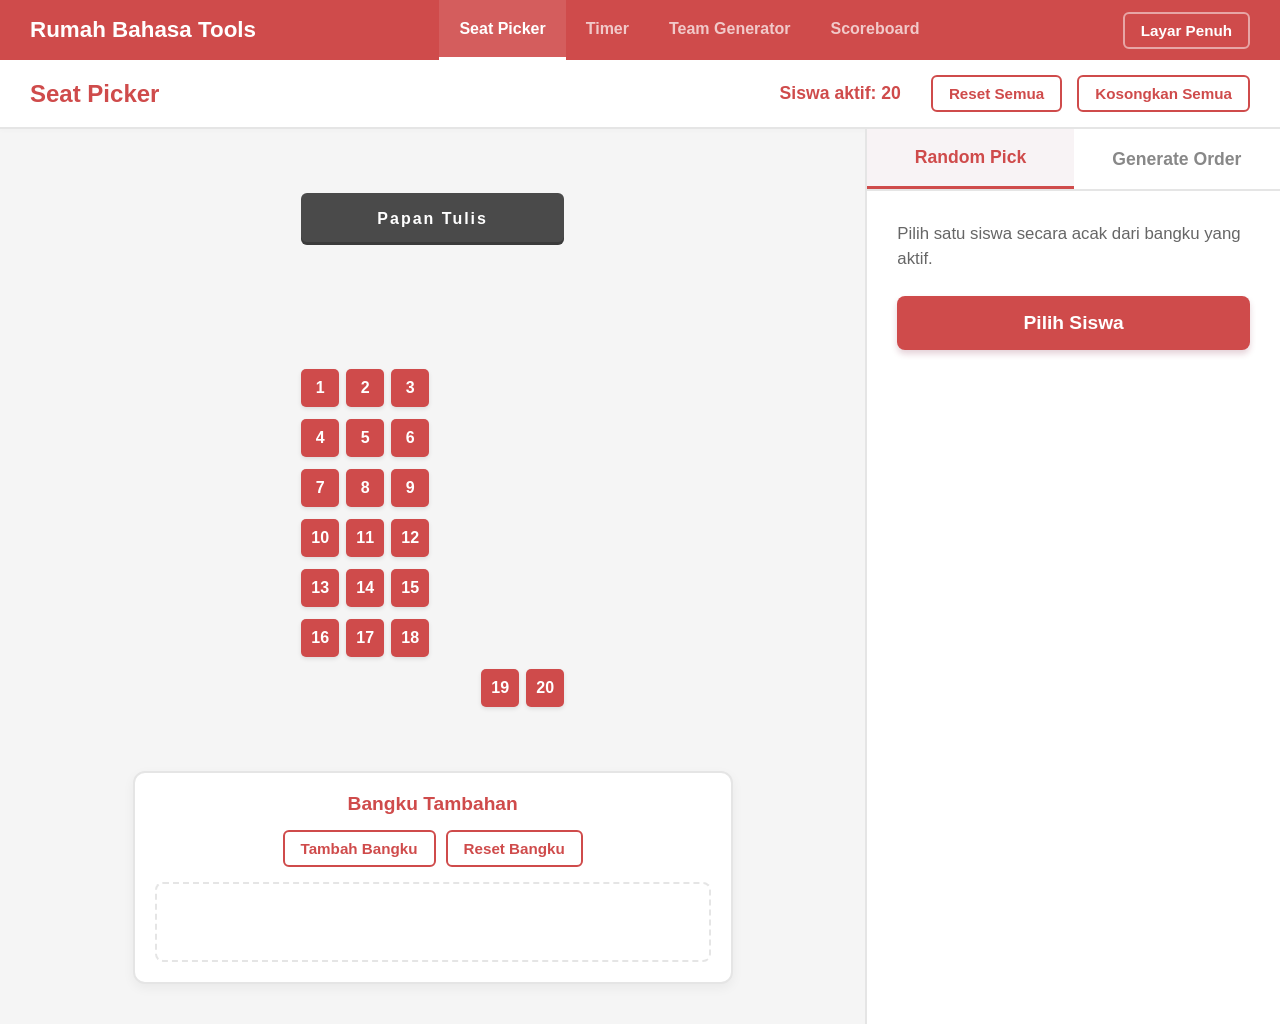
==== 318FIBUA/index.html @ 682e74af "Add files via upload" ====
<!DOCTYPE html>
<html lang="id">
<head>
    <meta charset="UTF-8">
    <meta name="viewport" content="width=device-width, initial-scale=1.0">
    <title>Rumah Bahasa Tools - Seat Picker</title>
    <link rel="stylesheet" href="style.css">
</head>
<body>
    <nav class="top-nav">
        <div class="nav-brand">Rumah Bahasa Tools</div>
        <div class="nav-menu">
            <button class="nav-item active" data-target="app-seat-picker">Seat Picker</button>
            <button class="nav-item" data-target="app-timer">Timer</button>
            <button class="nav-item" data-target="app-team-gen">Team Generator</button>
            <button class="nav-item" data-target="app-scoreboard">Scoreboard</button>
        </div>
        <div class="nav-controls">
            <button id="btn-fullscreen" class="btn-secondary">Layar Penuh</button>
        </div>
    </nav>

    <div class="app-container">
        <!-- APP: SEAT PICKER -->
        <div id="app-seat-picker" class="app-view active">
            <header class="view-header">
                <h2>Seat Picker</h2>
                <div class="stats-controls">
                    <div class="active-count">Siswa aktif: <span id="active-count">20</span></div>
                    <button id="btn-reset" class="btn-secondary">Reset Semua</button>
                    <button id="btn-clear" class="btn-secondary">Kosongkan Semua</button>
                </div>
            </header>

            <main class="main-content">
                <div class="left-panel">
                    <div class="layout-wrapper">
                        <div class="classroom-grid" id="classroom-grid">
                            <!-- Seats are injected here -->
                        </div>
                        <div class="board">Papan Tulis</div>
                    </div>
                    
                    <div class="extra-seats-area">
                        <h3 class="extra-title">Bangku Tambahan</h3>
                        <div class="extra-controls">
                            <button id="btn-add-seat" class="btn-secondary">Tambah Bangku</button>
                            <button id="btn-reset-extra" class="btn-secondary">Reset Bangku</button>
                        </div>
                        <div class="extra-seats-container" id="extra-seats-container">
                            <!-- Extra seats start here -->
                        </div>
                    </div>
                </div>

                <div class="right-panel">
                    <div class="tabs">
                        <button class="tab-btn active" data-tab="tab-random">Random Pick</button>
                        <button class="tab-btn" data-tab="tab-order">Generate Order</button>
                    </div>
                    
                    <div class="tab-content active" id="tab-random">
                        <p class="tab-desc">Pilih satu siswa secara acak dari bangku yang aktif.</p>
                        <button id="btn-pick" class="btn-primary">Pilih Siswa</button>
                    </div>
                    
                    <div class="tab-content" id="tab-order">
                        <p class="tab-desc">Acak semua bangku aktif untuk membuat urutan soal atau giliran.</p>
                        <button id="btn-generate-order" class="btn-primary">Buat Urutan</button>
                        <div id="order-result" class="order-list"></div>
                    </div>
                </div>
            </main>
        </div>

        <!-- APP: TIMER -->
        <div id="app-timer" class="app-view">
            <header class="view-header">
                <h2>Timer</h2>
            </header>
            <main class="main-content centered">
                <div class="timer-container">
                    <div class="timer-display" id="timer-display">00:00</div>
                    <div class="timer-presets">
                        <button class="btn-preset" data-time="60">1 Min</button>
                        <button class="btn-preset" data-time="180">3 Min</button>
                        <button class="btn-preset" data-time="300">5 Min</button>
                        <button class="btn-preset" data-time="600">10 Min</button>
                    </div>
                    <div class="timer-custom">
                        <input type="number" id="timer-input-min" min="0" max="99" placeholder="Min" class="time-input">
                        <span>:</span>
                        <input type="number" id="timer-input-sec" min="0" max="59" placeholder="Sec" class="time-input">
                        <button id="btn-timer-set" class="btn-secondary">Set Custom</button>
                    </div>
                    <div class="timer-controls">
                        <button id="btn-timer-start" class="btn-primary">Start</button>
                        <button id="btn-timer-pause" class="btn-secondary">Pause</button>
                        <button id="btn-timer-reset" class="btn-secondary">Reset</button>
                    </div>
                </div>
            </main>
        </div>

        <!-- APP: TEAM GENERATOR -->
        <div id="app-team-gen" class="app-view">
            <header class="view-header">
                <h2>Team Generator</h2>
                <div class="stats-controls">
                    <div class="active-count">Siswa aktif: <span id="team-active-count">20</span></div>
                </div>
            </header>
            <main class="main-content centered">
                <div class="team-gen-container">
                    <div class="team-controls">
                        <label>Jumlah Kelompok:</label>
                        <div class="team-presets">
                            <button class="btn-preset team-btn" data-groups="2">2</button>
                            <button class="btn-preset team-btn" data-groups="3">3</button>
                            <button class="btn-preset team-btn" data-groups="4">4</button>
                            <button class="btn-preset team-btn" data-groups="5">5</button>
                        </div>
                        <button id="btn-generate-teams" class="btn-primary">Buat Ulang</button>
                    </div>
                    <div class="teams-result" id="teams-result">
                        <!-- Teams injected here -->
                    </div>
                </div>
            </main>
        </div>

        <!-- APP: SCOREBOARD -->
        <div id="app-scoreboard" class="app-view">
            <header class="view-header">
                <h2>Scoreboard</h2>
                <div class="stats-controls">
                    <label>Jumlah Tim:</label>
                    <select id="score-team-count" class="dropdown">
                        <option value="2">2 Tim</option>
                        <option value="3">3 Tim</option>
                        <option value="4">4 Tim</option>
                    </select>
                </div>
            </header>
            <main class="main-content">
                <div class="scoreboard-container" id="scoreboard-container">
                    <!-- Scoreboards injected here -->
                </div>
            </main>
        </div>
    </div>

    <div id="result-overlay" class="overlay">
        <div id="result-text" class="result-text">Bangku 7</div>
    </div>

    <script src="script.js"></script>
</body>
</html>
---- 318FIBUA/style.css ----
:root {
    --primary: #CF4B4B;
    --secondary: #E38B8B;
    --bg: #F5F5F5;
    --card: #FFFFFF;
    --border: #E5E5E5;
    --text: #333333;
    --grey: #CF4B4B;
}

* {
    box-sizing: border-box;
}

body {
    font-family: 'Segoe UI', Tahoma, Geneva, Verdana, sans-serif;
    background-color: var(--bg);
    color: var(--text);
    margin: 0;
    display: flex;
    flex-direction: column;
    min-height: 100vh;
    overflow-x: hidden;
    overflow-y: auto;
}

.view-header {
    display: flex;
    justify-content: space-between;
    align-items: center;
    padding: 15px 30px;
    background-color: var(--card);
    border-bottom: 2px solid var(--border);
    box-shadow: 0 2px 4px rgba(0,0,0,0.02);
}

.view-header h2 {
    margin: 0;
    font-size: 1.5rem;
    color: var(--primary);
    font-weight: 700;
}

.stats-controls {
    display: flex;
    align-items: center;
    gap: 15px;
}

.active-count {
    font-size: 1.1rem;
    font-weight: 600;
    color: var(--primary);
    margin-right: 15px;
}

.btn-secondary {
    background: transparent;
    border: 2px solid var(--primary);
    color: var(--primary);
    padding: 8px 16px;
    border-radius: 6px;
    cursor: pointer;
    transition: all 0.2s ease;
    font-weight: 600;
    font-size: 0.95rem;
}

.btn-secondary:hover {
    background: var(--primary);
    color: white;
}

.main-content {
    display: flex;
    flex: 1;
    overflow: visible;
}

.left-panel {
    flex: 2;
    display: flex;
    flex-direction: column;
    align-items: center;
    justify-content: flex-start;
    padding: 40px 20px;
    overflow: visible;
    position: relative;
}

.layout-wrapper {
    display: flex;
    flex-direction: column-reverse;
    align-items: center;
    gap: 24px;
    padding: 24px;
    background: transparent;
    border-radius: 0;
    border: 0;
    box-shadow: none;
}

.classroom-grid {
    display: grid;
    grid-template-columns: repeat(6, 38px);
    grid-template-rows: repeat(7, 38px);
    column-gap: 7px;
    row-gap: 12px;
    position: relative;
}

.meja {
    background-color: var(--border);
    border: 2px solid var(--grey);
    border-radius: 8px;
    display: flex;
    align-items: center;
    justify-content: center;
    color: #888;
    font-weight: 600;
    font-size: 1rem;
    pointer-events: none;
    user-select: none;
    width: 100%;
    height: 100%;
}

.seat {
    position: relative;
    background-color: var(--grey);
    border-radius: 5px;
    display: flex;
    align-items: center;
    justify-content: center;
    font-size: 1rem;
    font-weight: 700;
    color: white;
    cursor: pointer;
    transition: background-color 0.2s, color 0.2s, transform 0.2s, box-shadow 0.2s, opacity 0.2s;
    user-select: none;
    box-shadow: 0 2px 4px rgba(0,0,0,0.1);
    width: 38px;
    height: 38px;
}

.seat.active {
    background-color: var(--primary);
}

.seat:not(.active) {
    opacity: 0.5;
}

.seat:hover {
    transform: translateY(-2px);
    box-shadow: 0 4px 8px rgba(0,0,0,0.15);
}

.seat.highlight {
    background-color: #FFD700;
    color: var(--primary);
    transform: scale(1.15);
    box-shadow: 0 0 15px rgba(255, 215, 0, 0.6);
}

.seat.winner {
    background-color: #FFD700;
    color: var(--primary);
    transform: scale(1.3);
    z-index: 10;
    box-shadow: 0 0 30px rgba(255, 215, 0, 0.9);
}

.board {
    width: 100%;
    height: 52px;
    border-radius: 9px;
    background-color: #4A4A4A;
    color: white;
    display: flex;
    align-items: center;
    justify-content: center;
    border-radius: 6px;
    font-weight: 600;
    letter-spacing: 2px;
    box-shadow: inset 0 -3px 0 rgba(0,0,0,0.2);
}

.right-panel {
    flex: 1;
    min-width: 350px;
    max-width: 450px;
    background-color: var(--card);
    border-left: 2px solid var(--border);
    display: flex;
    flex-direction: column;
}

.tabs {
    display: flex;
    border-bottom: 2px solid var(--border);
}

.tab-btn {
    flex: 1;
    padding: 18px 0;
    background: transparent;
    border: none;
    font-size: 1.1rem;
    font-weight: 600;
    color: #888;
    cursor: pointer;
    transition: all 0.2s;
}

.tab-btn:hover {
    color: var(--primary);
    background-color: rgba(123, 30, 58, 0.05);
}

.tab-btn.active {
    color: var(--primary);
    border-bottom: 3px solid var(--primary);
    background-color: rgba(123, 30, 58, 0.05);
}

.tab-content {
    display: none;
    padding: 30px;
    flex: 1;
    overflow: visible;
}

.tab-content.active {
    display: flex;
    flex-direction: column;
}

.tab-desc {
    color: #666;
    margin-top: 0;
    margin-bottom: 25px;
    font-size: 1.05rem;
    line-height: 1.5;
}

.btn-primary {
    background-color: var(--primary);
    color: white;
    border: none;
    padding: 16px 30px;
    border-radius: 8px;
    font-size: 1.2rem;
    font-weight: 700;
    cursor: pointer;
    transition: all 0.2s ease;
    width: 100%;
    margin-bottom: 25px;
    box-shadow: 0 4px 6px rgba(123, 30, 58, 0.2);
}

.btn-primary:hover:not(:disabled) {
    background-color: var(--secondary);
    transform: translateY(-2px);
    box-shadow: 0 6px 12px rgba(123, 30, 58, 0.3);
}

.btn-primary:active:not(:disabled) {
    transform: translateY(0);
}

.btn-primary:disabled {
    background-color: var(--grey);
    cursor: not-allowed;
    box-shadow: none;
}

.order-list {
    display: flex;
    flex-direction: column;
    gap: 12px;
    padding-bottom: 20px;
}

.order-item {
    background: var(--bg);
    border: 1px solid var(--border);
    padding: 14px 20px;
    border-radius: 8px;
    font-size: 1.1rem;
    font-weight: 600;
    display: flex;
    justify-content: space-between;
    align-items: center;
    color: var(--primary);
    animation: slideIn 0.3s ease-out backwards;
}

.order-item span:last-child {
    background: white;
    padding: 4px 12px;
    border-radius: 4px;
    border: 1px solid var(--border);
    color: var(--text);
}

@keyframes slideIn {
    from { opacity: 0; transform: translateX(-10px); }
    to { opacity: 1; transform: translateX(0); }
}

.overlay {
    position: fixed;
    top: 0;
    left: 0;
    right: 0;
    bottom: 0;
    background: rgba(248, 245, 242, 0.85);
    display: flex;
    align-items: flex-start; /* Move text to upper portion */
    justify-content: center;
    padding-top: 15vh;
    z-index: 5;
    opacity: 0;
    pointer-events: none;
    transition: opacity 0.4s ease;
    backdrop-filter: blur(4px);
}

.overlay.show {
    opacity: 1;
    pointer-events: all;
}

.result-text {
    font-size: 6rem;
    font-weight: 800;
    color: var(--primary);
    text-shadow: 3px 3px 0px white, -3px -3px 0px white, 3px -3px 0px white, -3px 3px 0px white, 0 10px 20px rgba(0,0,0,0.1);
    animation: popIn 0.6s cubic-bezier(0.175, 0.885, 0.32, 1.275);
}

@keyframes popIn {
    0% { transform: scale(0.5); opacity: 0; }
    100% { transform: scale(1); opacity: 1; }
}

/* --- NAVIGATION --- */
.top-nav {
    display: flex;
    justify-content: space-between;
    align-items: center;
    background-color: var(--primary);
    color: white;
    padding: 0 30px;
    height: 60px;
    box-shadow: 0 2px 4px rgba(0,0,0,0.1);
}
.nav-brand {
    font-size: 1.4rem;
    font-weight: 700;
}
.nav-menu {
    display: flex;
    height: 100%;
}
.nav-item {
    background: transparent;
    border: none;
    color: rgba(255,255,255,0.7);
    font-size: 1rem;
    font-weight: 600;
    padding: 0 20px;
    cursor: pointer;
    transition: all 0.2s;
    height: 100%;
    border-bottom: 3px solid transparent;
}
.nav-item:hover {
    color: white;
    background-color: rgba(255,255,255,0.1);
}
.nav-item.active {
    color: white;
    border-bottom: 3px solid white;
    background-color: rgba(255,255,255,0.1);
}
.nav-controls .btn-secondary {
    border-color: rgba(255,255,255,0.5);
    color: white;
}
.nav-controls .btn-secondary:hover {
    background-color: white;
    color: var(--primary);
}

/* --- APP VIEWS --- */
.app-container {
    flex: 1;
    display: flex;
    flex-direction: column;
    overflow: visible;
}
.app-view {
    display: none;
    flex: 1;
    flex-direction: column;
}
.app-view.active {
    display: flex;
}
.centered {
    align-items: center;
    justify-content: flex-start;
    padding: 40px 20px;
    background-color: var(--bg);
    display: flex;
    flex-direction: column;
}

/* --- EXTRA SEATS --- */
.extra-seats-area {
    margin-top: 40px;
    width: 100%;
    max-width: 600px;
    background: var(--card);
    padding: 20px;
    border-radius: 12px;
    border: 2px solid var(--border);
    box-shadow: 0 4px 12px rgba(0,0,0,0.05);
    display: flex;
    flex-direction: column;
    align-items: center;
    gap: 15px;
}
.extra-title {
    margin: 0;
    color: var(--primary);
    font-size: 1.2rem;
}
.extra-controls {
    display: flex;
    gap: 10px;
}
.extra-seats-container {
    display: flex;
    flex-wrap: wrap;
    gap: 15px;
    min-height: 80px;
    width: 100%;
    justify-content: center;
    padding: 10px;
    border: 2px dashed var(--border);
    border-radius: 8px;
}
.seat.extra-seat {
    cursor: grab;
    z-index: 100;
}
.seat.extra-seat:active {
    cursor: grabbing;
}
.seat.extra-seat.dragging {
    box-shadow: 0 10px 25px rgba(0,0,0,0.2);
    opacity: 0.9;
    transform: scale(1.05);
    cursor: grabbing;
}
#app-seat-picker {
    position: relative;
}

/* --- TIMER --- */
.timer-container {
    display: flex;
    flex-direction: column;
    align-items: center;
    gap: 30px;
    padding: 40px;
    background: var(--card);
    border-radius: 12px;
    border: 2px solid var(--border);
    box-shadow: 0 4px 12px rgba(0,0,0,0.05);
    width: 100%;
    max-width: 500px;
}
.timer-display {
    font-size: 6rem;
    font-weight: 800;
    color: var(--primary);
    font-variant-numeric: tabular-nums;
    line-height: 1;
}
.timer-display.time-up {
    color: #E74C3C;
    animation: blink 1s infinite alternate;
}
@keyframes blink {
    0% { opacity: 1; }
    100% { opacity: 0.5; }
}
.timer-presets {
    display: flex;
    gap: 10px;
}
.btn-preset {
    background: var(--bg);
    border: 2px solid var(--border);
    color: var(--text);
    padding: 10px 15px;
    border-radius: 8px;
    font-weight: 600;
    font-size: 1rem;
    cursor: pointer;
    transition: all 0.2s;
}
.btn-preset:hover, .btn-preset.active {
    border-color: var(--primary);
    color: var(--primary);
    background: rgba(123, 30, 58, 0.05);
}
.timer-custom {
    display: flex;
    align-items: center;
    gap: 10px;
    font-size: 1.5rem;
    font-weight: 600;
}
.time-input {
    width: 70px;
    padding: 10px;
    font-size: 1.2rem;
    text-align: center;
    border: 2px solid var(--border);
    border-radius: 8px;
    background: var(--bg);
}
.time-input:focus {
    outline: none;
    border-color: var(--primary);
}
.timer-controls {
    display: flex;
    gap: 15px;
    width: 100%;
}
.timer-controls button {
    flex: 1;
    margin-bottom: 0;
}

/* --- TEAM GENERATOR --- */
.team-gen-container {
    display: flex;
    flex-direction: column;
    gap: 30px;
    padding: 40px;
    width: 100%;
    max-width: 1000px;
}
.team-controls {
    display: flex;
    align-items: center;
    justify-content: space-between;
    background: var(--card);
    padding: 20px;
    border-radius: 12px;
    border: 2px solid var(--border);
    box-shadow: 0 4px 12px rgba(0,0,0,0.05);
    flex-wrap: wrap;
    gap: 15px;
}
.team-controls label {
    font-size: 1.2rem;
    font-weight: 600;
    color: var(--text);
}
.team-controls button#btn-generate-teams {
    margin-bottom: 0;
    width: auto;
}
.teams-result {
    display: grid;
    grid-template-columns: repeat(auto-fit, minmax(250px, 1fr));
    gap: 20px;
}
.team-card {
    background: var(--card);
    border-radius: 12px;
    border: 2px solid var(--border);
    overflow: hidden;
    box-shadow: 0 4px 12px rgba(0,0,0,0.05);
    animation: slideIn 0.4s ease-out backwards;
}
.team-card-header {
    background: var(--primary);
    color: white;
    padding: 15px;
    font-size: 1.2rem;
    font-weight: 700;
    text-align: center;
}
.team-members {
    padding: 20px;
    display: flex;
    flex-wrap: wrap;
    gap: 15px;
    justify-content: center;
}
.team-member {
    background: var(--bg);
    border: 2px solid var(--border);
    color: var(--primary);
    font-weight: 700;
    font-size: 1.2rem;
    width: 45px;
    height: 45px;
    display: flex;
    align-items: center;
    justify-content: center;
    border-radius: 50%;
}

/* --- SCOREBOARD --- */
.scoreboard-container {
    display: flex;
    flex: 1;
    gap: 20px;
    padding: 30px;
    justify-content: center;
    align-items: flex-start;
}
.score-card {
    flex: 1;
    max-width: 300px;
    background: var(--card);
    border-radius: 12px;
    border: 2px solid var(--border);
    display: flex;
    flex-direction: column;
    align-items: center;
    padding: 30px;
    box-shadow: 0 4px 12px rgba(0,0,0,0.05);
}
.score-card h3 {
    margin: 0 0 20px 0;
    font-size: 1.8rem;
    color: var(--primary);
}
.score-display {
    font-size: 8rem;
    font-weight: 800;
    color: var(--text);
    margin-bottom: 30px;
    line-height: 1;
}
.score-controls {
    display: flex;
    gap: 15px;
    width: 100%;
}
.btn-score {
    flex: 1;
    font-size: 1.5rem;
    font-weight: 700;
    padding: 15px;
    border-radius: 8px;
    cursor: pointer;
    border: none;
    transition: all 0.2s;
}
.btn-score.plus {
    background: var(--primary);
    color: white;
}
.btn-score.plus:hover {
    background: var(--secondary);
}
.btn-score.minus {
    background: var(--bg);
    border: 2px solid var(--border);
    color: var(--text);
}
.btn-score.minus:hover {
    border-color: var(--primary);
}
.btn-score.reset {
    background: transparent;
    border: 2px solid var(--border);
    color: var(--text);
    font-size: 1rem;
}
.btn-score.reset:hover {
    border-color: var(--primary);
    color: var(--primary);
}
.dropdown {
    padding: 8px 15px;
    border: 2px solid var(--border);
    border-radius: 6px;
    font-size: 1rem;
    font-weight: 600;
    color: var(--primary);
    outline: none;
    cursor: pointer;
    background: var(--card);
}
.dropdown:focus {
    border-color: var(--primary);
}

@media (max-width: 1024px) {
    .main-content {
        flex-direction: column;
        overflow: visible;
    }
    .right-panel {
        max-width: none;
        border-left: none;
        border-top: 2px solid var(--border);
    }
    body {
        height: auto;
        overflow: visible;
    }
    .classroom-grid {
        grid-template-columns: repeat(6, 32px);
        grid-template-rows: repeat(7, 32px);
        gap: 8px;
    }
    .seat {
        width: 32px;
        height: 32px;
        font-size: 1.1rem;
    }
}
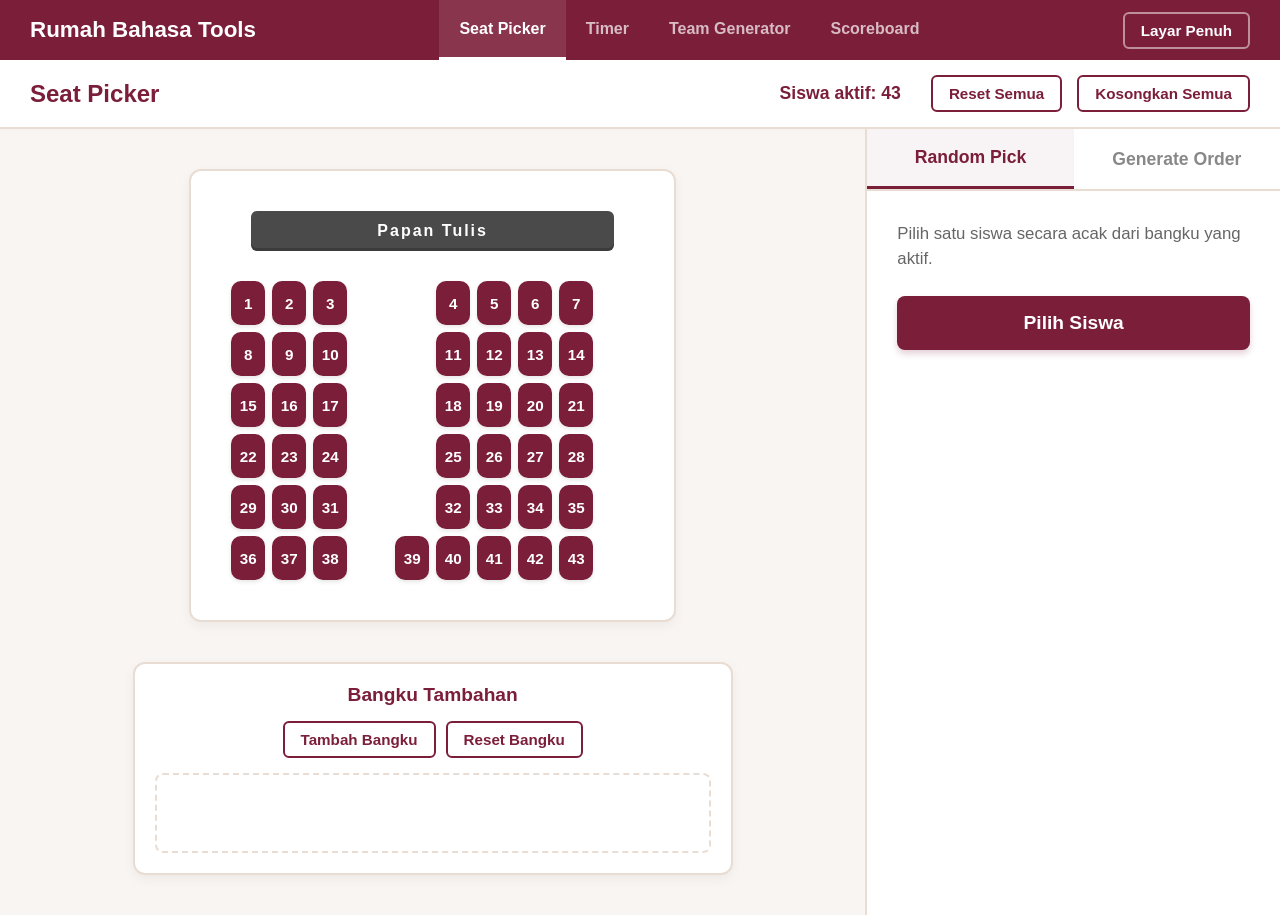
==== commit 3e2e57d8: "Add 318 Classroom from FIB UNAIR" ====
--- a/318FIBUA/index.html
+++ b/318FIBUA/index.html
@@ -26,7 +26,7 @@
             <header class="view-header">
                 <h2>Seat Picker</h2>
                 <div class="stats-controls">
-                    <div class="active-count">Siswa aktif: <span id="active-count">20</span></div>
+                    <div class="active-count">Siswa aktif: <span id="active-count">43</span></div>
                     <button id="btn-reset" class="btn-secondary">Reset Semua</button>
                     <button id="btn-clear" class="btn-secondary">Kosongkan Semua</button>
                 </div>
@@ -35,10 +35,10 @@
             <main class="main-content">
                 <div class="left-panel">
                     <div class="layout-wrapper">
+                        <div class="board">Papan Tulis</div>
                         <div class="classroom-grid" id="classroom-grid">
                             <!-- Seats are injected here -->
                         </div>
-                        <div class="board">Papan Tulis</div>
                     </div>
                     
                     <div class="extra-seats-area">
@@ -107,7 +107,7 @@
             <header class="view-header">
                 <h2>Team Generator</h2>
                 <div class="stats-controls">
-                    <div class="active-count">Siswa aktif: <span id="team-active-count">20</span></div>
+                    <div class="active-count">Siswa aktif: <span id="team-active-count">43</span></div>
                 </div>
             </header>
             <main class="main-content centered">
--- a/318FIBUA/style.css
+++ b/318FIBUA/style.css
@@ -1,11 +1,11 @@
 :root {
-    --primary: #CF4B4B;
-    --secondary: #E38B8B;
-    --bg: #F5F5F5;
+    --primary: #7B1E3A;
+    --secondary: #9E2A4D;
+    --bg: #F8F5F2;
     --card: #FFFFFF;
-    --border: #E5E5E5;
+    --border: #E8DCD3;
     --text: #333333;
-    --grey: #CF4B4B;
+    --grey: #CCCCCC;
 }
 
 * {
@@ -90,22 +90,21 @@
 
 .layout-wrapper {
     display: flex;
-    flex-direction: column-reverse;
-    align-items: center;
-    gap: 24px;
-    padding: 24px;
-    background: transparent;
-    border-radius: 0;
-    border: 0;
-    box-shadow: none;
+    flex-direction: column;
+    align-items: center;
+    gap: 30px;
+    padding: 40px;
+    background: var(--card);
+    border-radius: 12px;
+    border: 2px solid var(--border);
+    box-shadow: 0 4px 12px rgba(0,0,0,0.05);
 }
 
 .classroom-grid {
     display: grid;
-    grid-template-columns: repeat(6, 38px);
-    grid-template-rows: repeat(7, 38px);
-    column-gap: 7px;
-    row-gap: 12px;
+    grid-template-columns: repeat(10, 34px);
+    grid-template-rows: repeat(6, 44px);
+    gap: 7px;
     position: relative;
 }
 
@@ -128,19 +127,20 @@
 .seat {
     position: relative;
     background-color: var(--grey);
-    border-radius: 5px;
+    border-radius: 10px;
     display: flex;
     align-items: center;
     justify-content: center;
-    font-size: 1rem;
+    font-size: 1.4rem;
     font-weight: 700;
     color: white;
     cursor: pointer;
     transition: background-color 0.2s, color 0.2s, transform 0.2s, box-shadow 0.2s, opacity 0.2s;
     user-select: none;
     box-shadow: 0 2px 4px rgba(0,0,0,0.1);
-    width: 38px;
-    height: 38px;
+    width: 34px;
+    height: 44px;
+    font-size: 0.95rem;
 }
 
 .seat.active {
@@ -172,9 +172,9 @@
 }
 
 .board {
-    width: 100%;
-    height: 52px;
-    border-radius: 9px;
+    width: 90%;
+    height: 40px;
+    flex-shrink: 0;
     background-color: #4A4A4A;
     color: white;
     display: flex;
@@ -724,13 +724,13 @@
         overflow: visible;
     }
     .classroom-grid {
-        grid-template-columns: repeat(6, 32px);
-        grid-template-rows: repeat(7, 32px);
-        gap: 8px;
+        grid-template-columns: repeat(10, 30px);
+        grid-template-rows: repeat(6, 38px);
+        gap: 5px;
     }
     .seat {
-        width: 32px;
-        height: 32px;
+        width: 30px;
+        height: 38px;
         font-size: 1.1rem;
     }
 }
